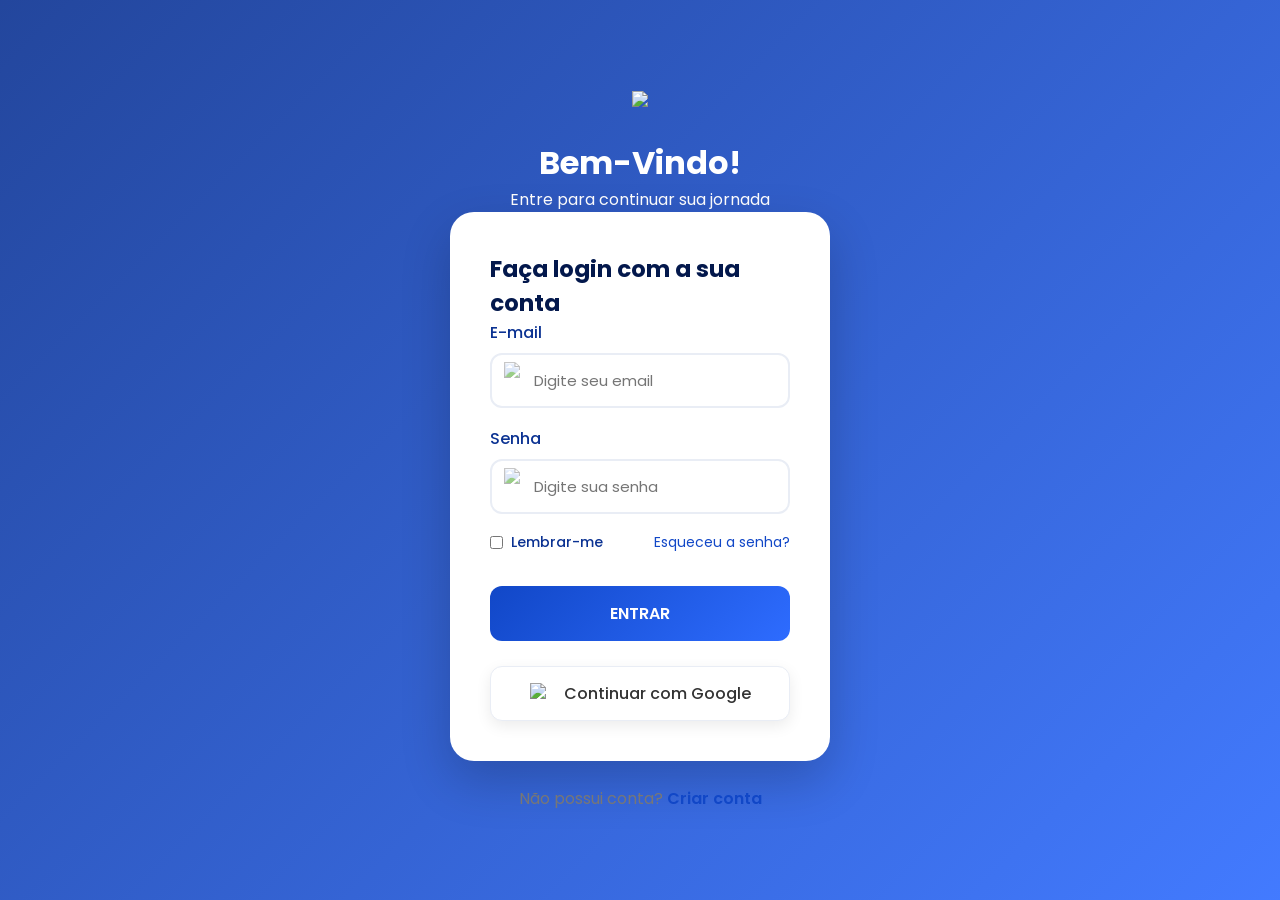
==== login.html @ 1c8ad0da "Add files via upload" ====
<!doctype html>
<html lang="pt-br">
  <head>
    <meta charset="UTF-8" />
    <meta name="viewport" content="width=device-width, initial-scale=1.0" />
    <title>Login</title>
    <link rel="stylesheet" href="style.css" />
    <link
      href="https://fonts.googleapis.com/css2?family=Poppins:wght@300;400;500;600;700&display=swap"
      rel="stylesheet"
    />
  </head>
  <body>
    <div class="logo">
      <div class="logo-circle">
        <img src="/APP-main/imagens/logo.png" width="200px" />
      </div>
    </div>

    <h1>Bem-Vindo!</h1>
    <p>Entre para continuar sua jornada</p>

    <div class="login-card">
      <h2>Faça login com a sua conta</h2>

      <div class="input-group">
        <label>E-mail</label>
        <img src="/APP-main/imagens/envelope-regular.svg" width="15px" />
        <input type="email" placeholder="Digite seu email" />
      </div>

      <div class="input-group">
        <label>Senha</label>
        <img src="/APP-main/imagens/lock-solid.svg" width="14 px" />
        <input type="password" placeholder="Digite sua senha" />
      </div>

      <div class="options">
        <label> <input type="checkbox" />Lembrar-me </label>
        <a href="#">Esqueceu a senha?</a>
      </div>

      <button>ENTRAR</button>

      <p>ou continue com</p>

      <button class="google-btn">
        <img
          src="https://www.gstatic.com/firebasejs/ui/2.0.0/images/auth/google.svg"
          alt="Google"
        />
        <span>Continuar com Google</span>
      </button>
    </div>

    <div class="signup">
      Não possui conta?
      <a href="#">Criar conta</a>
    </div>
  </body>
</html>
---- style.css ----
* {
  margin: 0;
  padding: 0;
  box-sizing: border-box;
  font-family: "Poppins", sans-serif;
}

body {
  height: auto;
  min-height: 100vh;
  display: flex;
  flex-direction: column;
  justify-content: center;
  align-items: center;
  background:
    linear-gradient(135deg, rgba(11, 50, 146, 0.9), rgba(46, 108, 255, 0.9)),
    url("/APP-main/imagens/fundoparis.png.png") no-repeat bottom center;
  background-size: cover;
}

.login-card {
  width: 380px;
  background: #fff;
  border-radius: 24px;
  padding: 40px;
  box-shadow: 0 20px 50px rgba(0, 0, 0, 0.2);
}

.logo {
  display: flex;
  justify-content: center;
  align-items: flex-start;
  margin-bottom: 25px;
}

h1 {
  color: #fff;
}

p {
  color: #fff;
}

h2 {
  color: #03184c;
  font-size: 23px;
}

.input-group {
  margin-bottom: 18px;
  position: relative;
}

.input-group img {
  position: absolute;
  top: 42px;
  left: 14px;
  width: 16px;
  pointer-events: none;
  opacity: 0.6;
}

.input-group input {
  padding-left: 42px;
}

label {
  display: block;
  margin-bottom: 8px;
  color: #0b3292;
  font-weight: 500;
}

input {
  width: 100%;
  padding: 14px;
  border: 2px solid #e9edf5;
  border-radius: 12px;
  outline: none;
  transition: 0.3s;
  font-size: 15px;
}

input:focus {
  border-color: #2e6cff;
  box-shadow: 0 0 0 4px rgba(46, 108, 255, 0.15);
}

.options {
  display: flex;
  justify-content: space-between;
  gap: 8px;
  font-size: 14px;
  margin-bottom: 25px;
  gap: 8px;
}

.options label {
  display: flex;
  align-items: center;
  gap: 8px;
  white-space: nowrap;
}

.options a {
  color: #1147c7;
  text-decoration: none;
}

button {
  width: 100%;
  padding: 15px;
  border: none;
  border-radius: 12px;
  background: linear-gradient(135deg, #1147c7, #2e6cff);
  color: white;
  font-size: 16px;
  font-weight: 600;
  cursor: pointer;
  transition: 0.3s;
}

button:hover {
  transform: translateY(-2px);
  box-shadow: 0 12px 25px rgba(17, 71, 199, 0.35);
}
.signup {
  text-align: center;
  margin-top: 25px;
  color: #777;
}
.signup a {
  color: #1147c7;
  text-decoration: none;
  font-weight: 600;
}
@media (max-width: 430px) {
  .login-card {
    width: 92%;
    padding: 30px;
  }
}

.google-btn {
  width: 100%;
  height: 55px;
  background: #ffffff;
  border: 1px solid #e9edf5;
  border-radius: 12px;
  display: flex;
  align-items: center;
  justify-content: center;
  gap: 12px;
  cursor: pointer;
  font-size: 16px;
  font-weight: 500;
  color: #333;
  transition: 0.2s;
  box-shadow: 0 5px 15px rgba(0, 0, 0, 0.08);
}

.google-btn:hover {
  transform: translateY(-2px);
  box-shadow: 0 10px 25px rgba(0, 0, 0, 0.12);
}

.google-btn img {
  width: 22px;
  height: 22px;
}
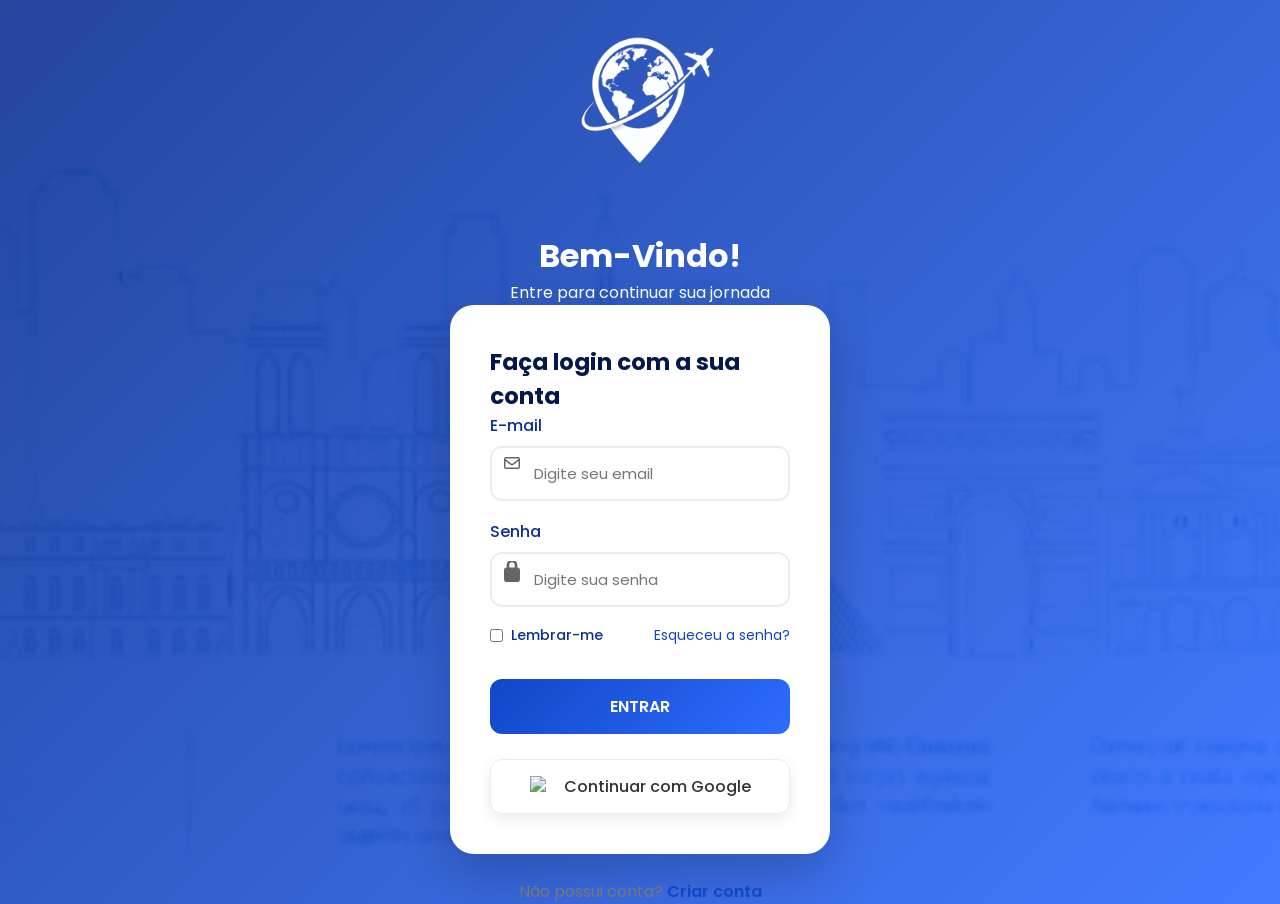
==== commit 46dfede7: "Add files via upload" ====
--- a/login.html
+++ b/login.html
@@ -3,8 +3,8 @@
   <head>
     <meta charset="UTF-8" />
     <meta name="viewport" content="width=device-width, initial-scale=1.0" />
-    <title>Login</title>
-    <link rel="stylesheet" href="style.css" />
+    <title>Login-Voyra</title>
+    <link rel="stylesheet" href="/CSS/login.css" />
     <link
       href="https://fonts.googleapis.com/css2?family=Poppins:wght@300;400;500;600;700&display=swap"
       rel="stylesheet"
@@ -13,7 +13,7 @@
   <body>
     <div class="logo">
       <div class="logo-circle">
-        <img src="/APP-main/imagens/logo.png" width="200px" />
+        <img src="/imagens/logo.png" width="200px" />
       </div>
     </div>
 
@@ -25,13 +25,13 @@
 
       <div class="input-group">
         <label>E-mail</label>
-        <img src="/APP-main/imagens/envelope-regular.svg" width="15px" />
+        <img src="/imagens/envelope-regular.svg" width="15px" />
         <input type="email" placeholder="Digite seu email" />
       </div>
 
       <div class="input-group">
         <label>Senha</label>
-        <img src="/APP-main/imagens/lock-solid.svg" width="14 px" />
+        <img src="/imagens/lock-solid.svg" width="14 px" />
         <input type="password" placeholder="Digite sua senha" />
       </div>
 
--- a/CSS/login.css
+++ b/CSS/login.css
@@ -0,0 +1,170 @@
+* {
+  margin: 0;
+  padding: 0;
+  box-sizing: border-box;
+  font-family: "Poppins", sans-serif;
+}
+
+body {
+  height: auto;
+  min-height: 100vh;
+  display: flex;
+  flex-direction: column;
+  justify-content: center;
+  align-items: center;
+  background:
+    linear-gradient(135deg, rgba(11, 50, 146, 0.9), rgba(46, 108, 255, 0.9)),
+    url("/Voyra-main/imagens/fundoparis.png.png") no-repeat bottom center;
+  background-size: cover;
+}
+
+.login-card {
+  width: 380px;
+  background: #fff;
+  border-radius: 24px;
+  padding: 40px;
+  box-shadow: 0 20px 50px rgba(0, 0, 0, 0.2);
+}
+
+.logo {
+  display: flex;
+  justify-content: center;
+  align-items: flex-start;
+  margin-bottom: 25px;
+}
+
+h1 {
+  color: #fff;
+}
+
+p {
+  color: #fff;
+}
+
+h2 {
+  color: #03184c;
+  font-size: 23px;
+}
+
+.input-group {
+  margin-bottom: 18px;
+  position: relative;
+}
+
+.input-group img {
+  position: absolute;
+  top: 42px;
+  left: 14px;
+  width: 16px;
+  pointer-events: none;
+  opacity: 0.6;
+}
+
+.input-group input {
+  padding-left: 42px;
+}
+
+label {
+  display: block;
+  margin-bottom: 8px;
+  color: #0b3292;
+  font-weight: 500;
+}
+
+input {
+  width: 100%;
+  padding: 14px;
+  border: 2px solid #e9edf5;
+  border-radius: 12px;
+  outline: none;
+  transition: 0.3s;
+  font-size: 15px;
+}
+
+input:focus {
+  border-color: #2e6cff;
+  box-shadow: 0 0 0 4px rgba(46, 108, 255, 0.15);
+}
+
+.options {
+  display: flex;
+  justify-content: space-between;
+  gap: 8px;
+  font-size: 14px;
+  margin-bottom: 25px;
+  gap: 8px;
+}
+
+.options label {
+  display: flex;
+  align-items: center;
+  gap: 8px;
+  white-space: nowrap;
+}
+
+.options a {
+  color: #1147c7;
+  text-decoration: none;
+}
+
+button {
+  width: 100%;
+  padding: 15px;
+  border: none;
+  border-radius: 12px;
+  background: linear-gradient(135deg, #1147c7, #2e6cff);
+  color: white;
+  font-size: 16px;
+  font-weight: 600;
+  cursor: pointer;
+  transition: 0.3s;
+}
+
+button:hover {
+  transform: translateY(-2px);
+  box-shadow: 0 12px 25px rgba(17, 71, 199, 0.35);
+}
+.signup {
+  text-align: center;
+  margin-top: 25px;
+  color: #777;
+}
+.signup a {
+  color: #1147c7;
+  text-decoration: none;
+  font-weight: 600;
+}
+@media (max-width: 430px) {
+  .login-card {
+    width: 92%;
+    padding: 30px;
+  }
+}
+
+.google-btn {
+  width: 100%;
+  height: 55px;
+  background: #ffffff;
+  border: 1px solid #e9edf5;
+  border-radius: 12px;
+  display: flex;
+  align-items: center;
+  justify-content: center;
+  gap: 12px;
+  cursor: pointer;
+  font-size: 16px;
+  font-weight: 500;
+  color: #333;
+  transition: 0.2s;
+  box-shadow: 0 5px 15px rgba(0, 0, 0, 0.08);
+}
+
+.google-btn:hover {
+  transform: translateY(-2px);
+  box-shadow: 0 10px 25px rgba(0, 0, 0, 0.12);
+}
+
+.google-btn img {
+  width: 22px;
+  height: 22px;
+}
